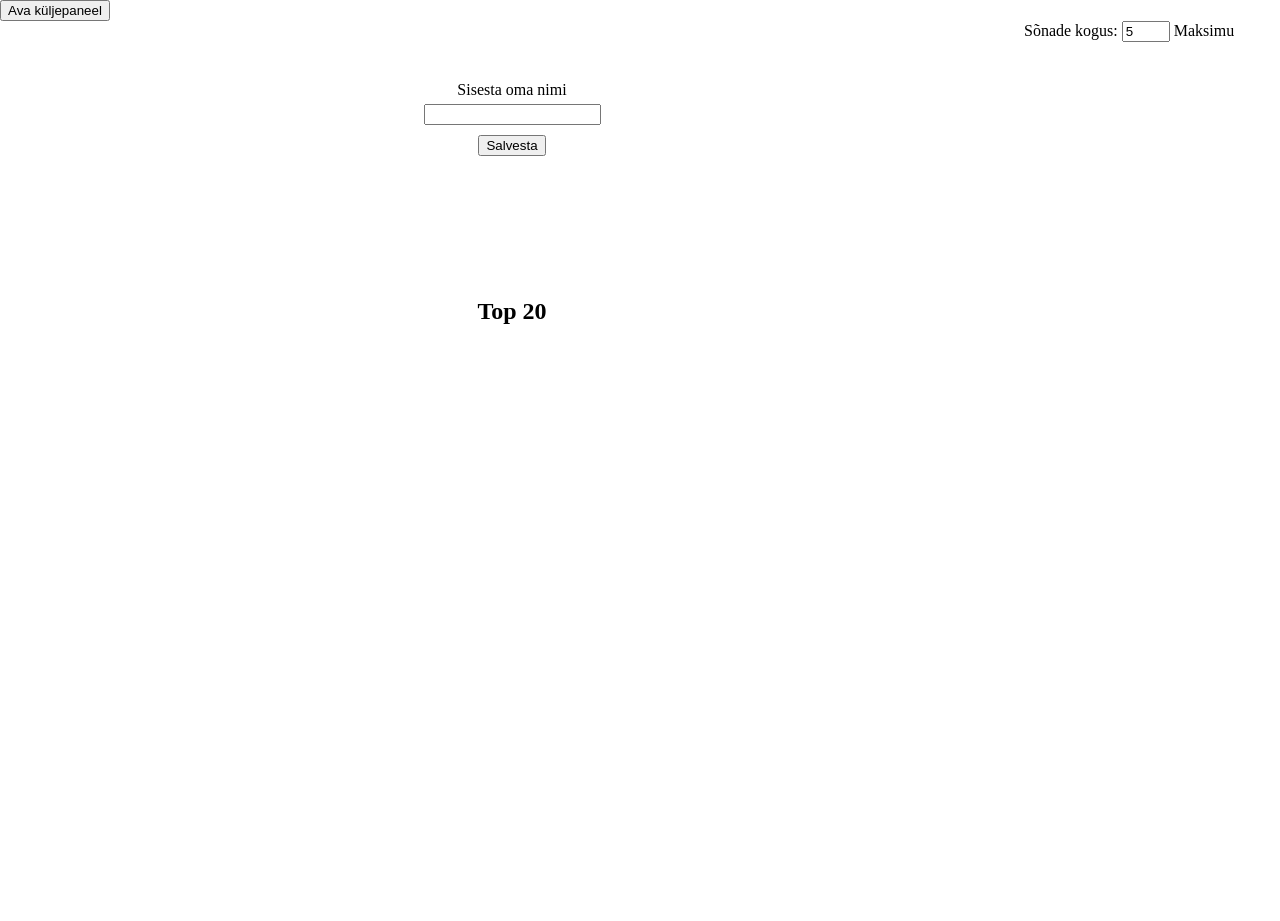
==== kodutoo2/typer/index.html @ 3a8250e9 "Refactor Typer application layout and add sidebar functionality Co-authored-by: Copilot <copilot@git" ====
<!DOCTYPE html>
<html lang="en">

<head>
    <meta charset="UTF-8">
    <meta name="viewport" content="width=device-width, initial-scale=1.0">
    <title>Typer</title>
    <link rel="stylesheet" href="style.css">
    <script src="typer.js" defer></script>

</head>

<body>
    <button id="toggleSide">Ava küljepaneel</button>
    <div id="pageLayout">
        <div id="gameContainer">
            <div id="name" class="container">
                <label for="name">Sisesta oma nimi</label>
                <input type="text" id="username">
                <input type="button" value="Salvesta" id="submitName">
            </div>

            <div id="counter" class="container">
                <div id="time">3</div>
            </div>

            <div id="info" class="container">
                <div id="wordCount">1/5</div>
            </div>

            <div id="wordContainer" class="container">
                <div id="word"></div>
                <div id="score"></div>
            </div>

            <div id="resultsContainer" class="container">
                <h2>Top 20</h2>
                <div id="results"></div>
            </div>
        </div>
        <div id="sideContainer">
            <div id="infoContainer">
                <label for="wordAmount">Sõnade kogus:</label>
                <input type="number" id="wordAmount" value="5" min="1" max="20">
                <label for="">Maksimu</label>
            </div>
        </div>
    </div>

</body>

</html>
---- kodutoo2/typer/style.css ----
body {
    margin: 0;
    padding: 0;
}

.container {
    display: flex;
    justify-content: center;
    align-items: center;
    min-height: 200px;
    flex-direction: column;
}

.container > div {
    padding: 10px;

}

.container > input {
    margin: 5px;
}

#info, #wordContainer, #counter {
    display: none;
}

#word, #time {
    font-size: 36px;
    font-weight: 700;
}

#info {
    min-height: 30px;
    align-items: start;
}

#pageLayout {
    display: flex;
    width: 100%;
    min-height: 100vh;
}

#gameContainer {
    flex: 0 0 80%;
    width: 80%;
}

#sideContainer {
    flex: 0 0 20%;
    width: 20%;
    transition: width 0.3s ease; flex-basis: 0.3s ease;
    overflow: hidden;
}

#sideContainer.closed {
    flex-basis: 0;
    width: 0;
}
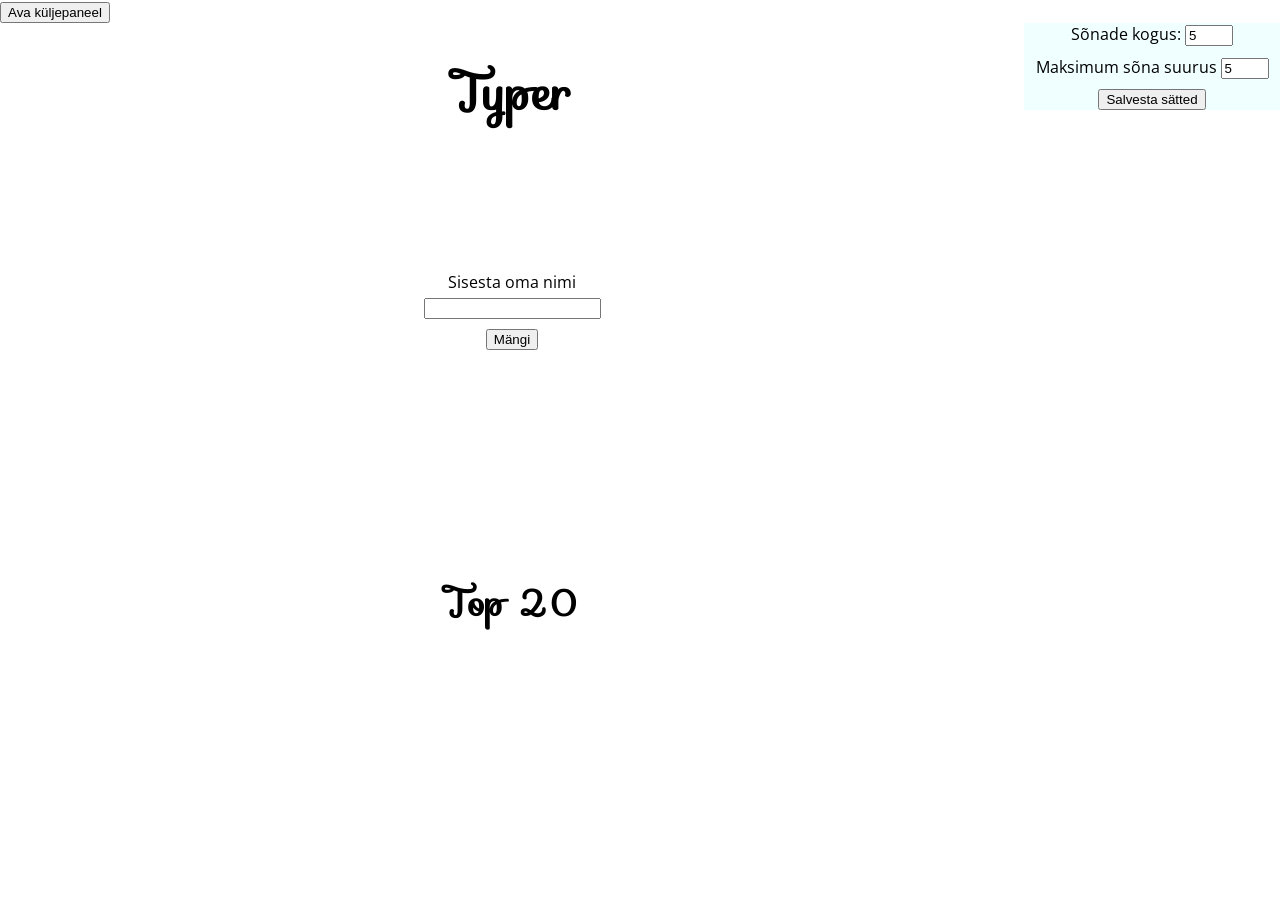
==== commit d3f9f480: "Enhance Typer application: add play again functionality, adjust word count settings, and improve lay" ====
--- a/kodutoo2/typer/index.html
+++ b/kodutoo2/typer/index.html
@@ -6,6 +6,11 @@
     <meta name="viewport" content="width=device-width, initial-scale=1.0">
     <title>Typer</title>
     <link rel="stylesheet" href="style.css">
+    <link rel="stylesheet" href="https://fonts.googleapis.com/css?family=Sofia&effect=fire">
+    <link rel="preconnect" href="https://fonts.googleapis.com">
+    <link rel="preconnect" href="https://fonts.gstatic.com" crossorigin>
+    <link href="https://fonts.googleapis.com/css2?family=Open+Sans:ital,wght@0,300..800;1,300..800&display=swap"
+        rel="stylesheet">
     <script src="typer.js" defer></script>
 
 </head>
@@ -14,10 +19,11 @@
     <button id="toggleSide">Ava küljepaneel</button>
     <div id="pageLayout">
         <div id="gameContainer">
+            <h1>Typer</h1>
             <div id="name" class="container">
                 <label for="name">Sisesta oma nimi</label>
                 <input type="text" id="username">
-                <input type="button" value="Salvesta" id="submitName">
+                <input type="button" value="Mängi" id="submitName">
             </div>
 
             <div id="counter" class="container">
@@ -31,18 +37,28 @@
             <div id="wordContainer" class="container">
                 <div id="word"></div>
                 <div id="score"></div>
+                <div id="playAgain">
+                    <button id="playAgainBtn">Mängi uuesti</button>
+                </div>
             </div>
 
             <div id="resultsContainer" class="container">
-                <h2>Top 20</h2>
+                <h2 class="font-effect-fire">Top 20</h2>
                 <div id="results"></div>
             </div>
         </div>
         <div id="sideContainer">
             <div id="infoContainer">
-                <label for="wordAmount">Sõnade kogus:</label>
-                <input type="number" id="wordAmount" value="5" min="1" max="20">
-                <label for="">Maksimu</label>
+                <div>
+                    <label for="wordAmount">Sõnade kogus:</label>
+                    <input type="number" id="wordAmount" value="5" min="1" max="20">
+                </div>
+                <div>
+                    <label for="wordLength">Maksimum sõna suurus</label>
+                    <input type="number" id="wordLength" value="5" min="1" max="20">
+                </div>
+
+                <button id="saveSettings">Salvesta sätted</button>
             </div>
         </div>
     </div>
--- a/kodutoo2/typer/style.css
+++ b/kodutoo2/typer/style.css
@@ -1,13 +1,14 @@
 body {
     margin: 0;
     padding: 0;
+    font-family: "Open Sans", sans-serif;
 }
 
 .container {
     display: flex;
     justify-content: center;
     align-items: center;
-    min-height: 200px;
+    min-height: 300px;
     flex-direction: column;
 }
 
@@ -56,3 +57,27 @@
     flex-basis: 0;
     width: 0;
 }
+
+#infoContainer {
+    background-color: azure;
+    display: flex;
+    flex-direction: column;
+    align-items: center;
+    gap: 10px;
+}
+
+#resultsContainer h2 {
+    font-family: "Sofia", sans-serif;
+    font-size: 36px;
+}
+
+#gameContainer > h1 {
+    font-family: "Sofia", sans-serif;
+    font-size: 48px;
+    text-align: center;
+}
+
+#info {
+    align-items: center;
+    justify-content: center;
+}
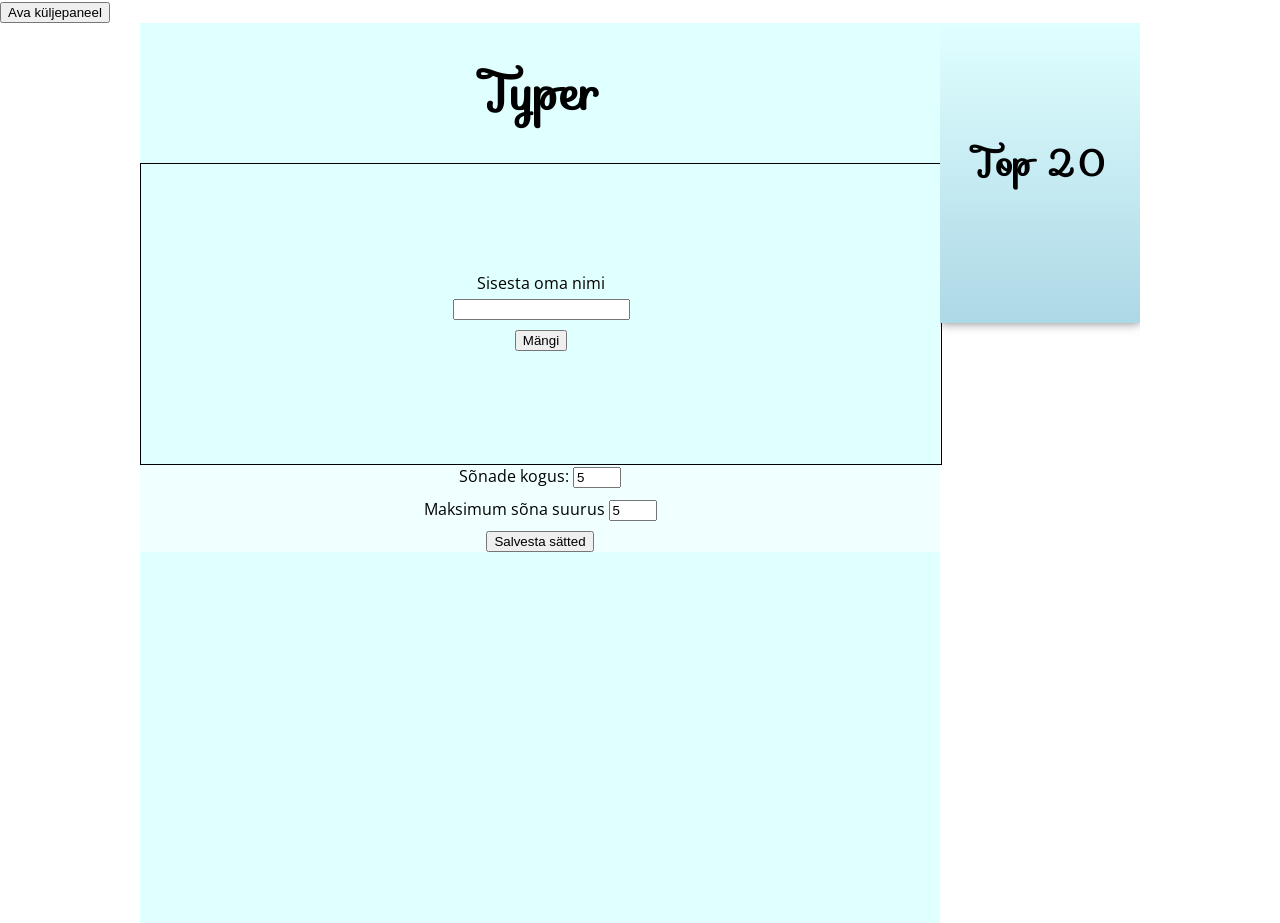
==== commit fc7b40da: "Refactor Typer application layout: update HTML structure, enhance CSS styles, and improve game funct" ====
--- a/kodutoo2/typer/index.html
+++ b/kodutoo2/typer/index.html
@@ -18,47 +18,50 @@
 <body>
     <button id="toggleSide">Ava küljepaneel</button>
     <div id="pageLayout">
-        <div id="gameContainer">
-            <h1>Typer</h1>
-            <div id="name" class="container">
-                <label for="name">Sisesta oma nimi</label>
-                <input type="text" id="username">
-                <input type="button" value="Mängi" id="submitName">
-            </div>
-
-            <div id="counter" class="container">
-                <div id="time">3</div>
-            </div>
-
-            <div id="info" class="container">
-                <div id="wordCount">1/5</div>
-            </div>
-
-            <div id="wordContainer" class="container">
-                <div id="word"></div>
-                <div id="score"></div>
-                <div id="playAgain">
-                    <button id="playAgainBtn">Mängi uuesti</button>
-                </div>
-            </div>
-
-            <div id="resultsContainer" class="container">
-                <h2 class="font-effect-fire">Top 20</h2>
-                <div id="results"></div>
-            </div>
-        </div>
-        <div id="sideContainer">
-            <div id="infoContainer">
-                <div>
-                    <label for="wordAmount">Sõnade kogus:</label>
-                    <input type="number" id="wordAmount" value="5" min="1" max="20">
-                </div>
-                <div>
-                    <label for="wordLength">Maksimum sõna suurus</label>
-                    <input type="number" id="wordLength" value="5" min="1" max="20">
+        <div id="containerLayout">
+            <div id="gameContainer">
+                <h1>Typer</h1>
+                <div id="name" class="container">
+                    <label for="name">Sisesta oma nimi</label>
+                    <input type="text" id="username">
+                    <input type="button" value="Mängi" id="submitName">
                 </div>
 
-                <button id="saveSettings">Salvesta sätted</button>
+                <div id="counter" class="container">
+                    <div id="time">3</div>
+                </div>
+
+                <div id="info" class="container">
+                    <div id="wordCount">1/5</div>
+                </div>
+
+                <div id="wordContainer" class="container">
+                    <div id="word"></div>
+                    <div id="score"></div>
+                    <div id="playAgain">
+                        <button id="playAgainBtn">Mängi uuesti</button>
+                    </div>
+                </div>
+
+                <div id="infoContainer">
+                    <div>
+                        <label for="wordAmount">Sõnade kogus:</label>
+                        <input type="number" id="wordAmount" value="5" min="1" max="20">
+                    </div>
+                    <div>
+                        <label for="wordLength">Maksimum sõna suurus</label>
+                        <input type="number" id="wordLength" value="5" min="1" max="20">
+                    </div>
+
+                    <button id="saveSettings">Salvesta sätted</button>
+                </div>
+
+            </div>
+            <div id="sideContainer">
+                <div id="resultsContainer" class="container">
+                    <h2 class="font-effect-fire">Top 20</h2>
+                    <div id="results"></div>
+                </div>
             </div>
         </div>
     </div>
--- a/kodutoo2/typer/style.css
+++ b/kodutoo2/typer/style.css
@@ -10,6 +10,7 @@
     align-items: center;
     min-height: 300px;
     flex-direction: column;
+    width: 100%;
 }
 
 .container > div {
@@ -37,19 +38,30 @@
 
 #pageLayout {
     display: flex;
+    justify-content: center;
+    align-items: center;
+}
+
+#containerLayout {
+    display: flex;
     width: 100%;
+    max-width: 1000px;
     min-height: 100vh;
 }
 
 #gameContainer {
     flex: 0 0 80%;
     width: 80%;
+    background-color: lightcyan;
+}
+
+#name, #counter, #wordContainer {
+    border: 1px solid black;
 }
 
 #sideContainer {
     flex: 0 0 20%;
     width: 20%;
-    transition: width 0.3s ease; flex-basis: 0.3s ease;
     overflow: hidden;
 }
 
@@ -71,6 +83,12 @@
     font-size: 36px;
 }
 
+#resultsContainer {
+    background: linear-gradient(to bottom, lightcyan, lightblue);
+    -webkit-box-shadow: 0px 0px 10px 0px rgba(0, 0, 0, 0.5);
+    box-shadow: 0px 0px 10px 0px rgba(0, 0, 0, 0.5);
+}
+
 #gameContainer > h1 {
     font-family: "Sofia", sans-serif;
     font-size: 48px;
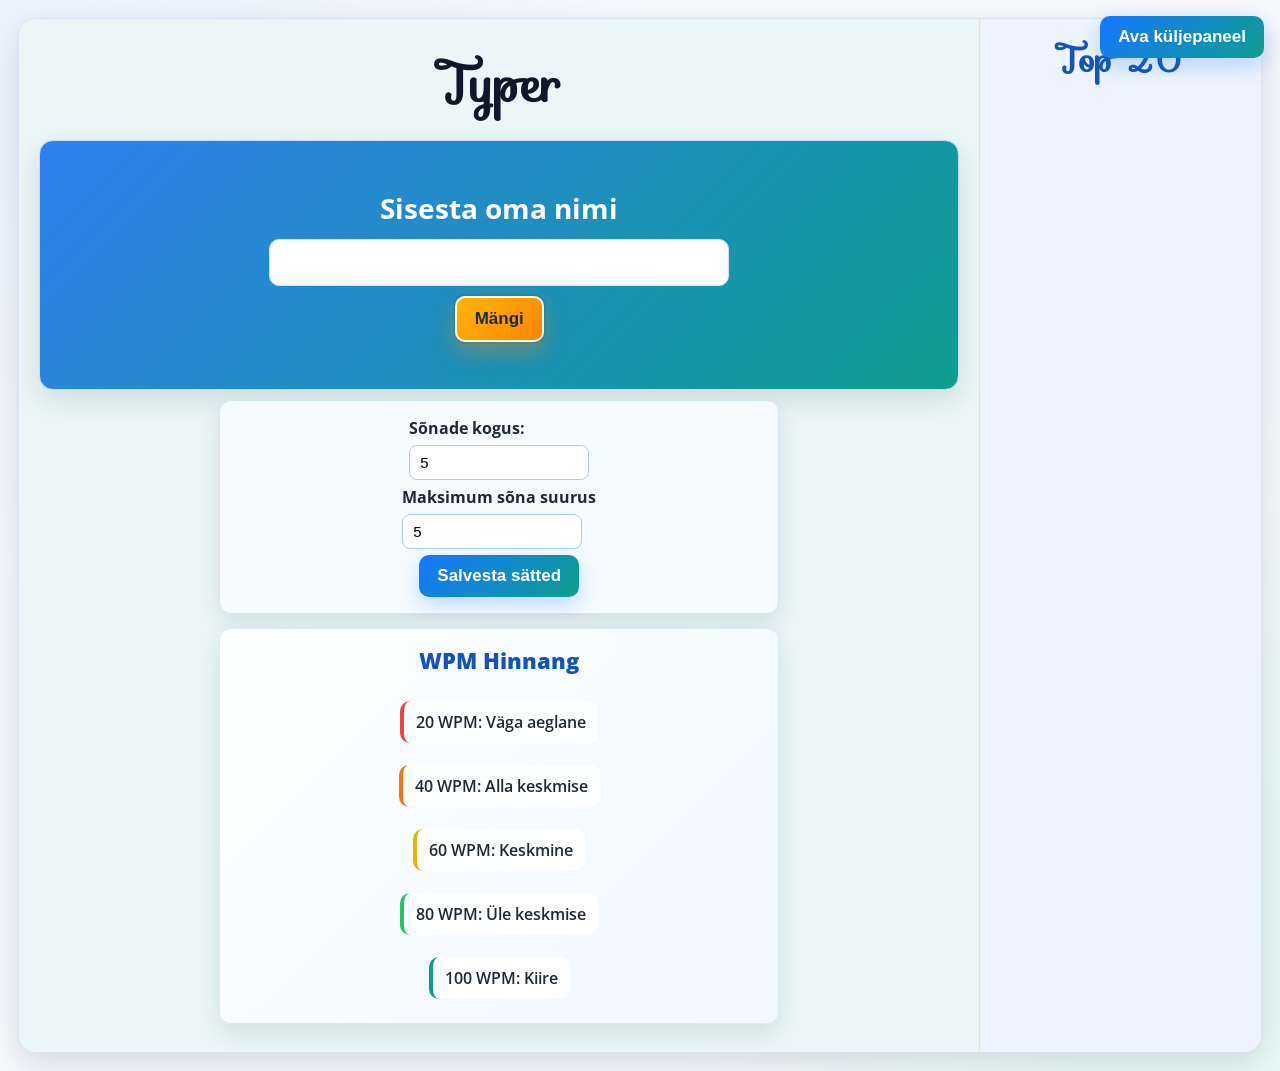
==== commit 02b2b8bb: "Add audio feedback to Typer application: implement countdown, start, and game over sounds Co-authore" ====
--- a/kodutoo2/typer/index.html
+++ b/kodutoo2/typer/index.html
@@ -44,16 +44,27 @@
                 </div>
 
                 <div id="infoContainer">
-                    <div>
-                        <label for="wordAmount">Sõnade kogus:</label>
-                        <input type="number" id="wordAmount" value="5" min="1" max="20">
-                    </div>
-                    <div>
-                        <label for="wordLength">Maksimum sõna suurus</label>
-                        <input type="number" id="wordLength" value="5" min="1" max="20">
+                    <div class="infoBox" id="settingsBox">
+                        <div>
+                            <label for="wordAmount">Sõnade kogus:</label>
+                            <input type="number" id="wordAmount" value="5" min="1" max="20">
+                        </div>
+                        <div>
+                            <label for="wordLength">Maksimum sõna suurus</label>
+                            <input type="number" id="wordLength" value="5" min="1" max="20">
+                        </div>
+
+                        <button id="saveSettings">Salvesta sätted</button>
                     </div>
 
-                    <button id="saveSettings">Salvesta sätted</button>
+                    <div class="infoBox" id="wpmInfo">
+                        <h3>WPM Hinnang</h3>
+                        <p>20 WPM: Väga aeglane</p>
+                        <p>40 WPM: Alla keskmise</p>
+                        <p>60 WPM: Keskmine</p>
+                        <p>80 WPM: Üle keskmise</p>
+                        <p>100 WPM: Kiire</p>
+                    </div>
                 </div>
 
             </div>
--- a/kodutoo2/typer/style.css
+++ b/kodutoo2/typer/style.css
@@ -1,101 +1,414 @@
+:root {
+    --bg: #f5f7fb;
+    --panel: #ffffff;
+    --game: #eaf7f6;
+    --sidebar: #edf3ff;
+    --accent: #1677ff;
+    --accent-2: #0f9d8f;
+    --text: #1f2937;
+    --muted: #64748b;
+    --line: #dbe3ee;
+    --shadow: 0 10px 28px rgba(15, 23, 42, 0.12);
+    --radius: 14px;
+}
+
+* {
+    box-sizing: border-box;
+}
+
 body {
     margin: 0;
-    padding: 0;
     font-family: "Open Sans", sans-serif;
+    color: var(--text);
+    background:
+        radial-gradient(circle at 10% 10%, #e7f2ff 0, transparent 35%),
+        radial-gradient(circle at 90% 85%, #dff8f2 0, transparent 35%),
+        var(--bg);
+}
+
+#info,
+#wordContainer,
+#counter {
+    display: none;
+}
+
+#pageLayout {
+    display: flex;
+    justify-content: center;
+    padding: 18px;
+}
+
+#containerLayout {
+    display: flex;
+    width: 100%;
+    max-width: 1280px;
+    min-height: calc(100vh - 36px);
+    border: 1px solid var(--line);
+    border-radius: 18px;
+    overflow: hidden;
+    background: var(--panel);
+    box-shadow: var(--shadow);
+}
+
+#gameContainer {
+    flex: 1 1 auto;
+    min-width: 0;
+    background: var(--game);
+    padding: 20px 20px 28px;
+}
+
+#sideContainer {
+    flex: 0 0 clamp(240px, 22vw, 320px);
+    min-width: 0;
+    background: var(--sidebar);
+    border-left: 1px solid var(--line);
+    transition: flex-basis 0.28s ease, width 0.28s ease, opacity 0.2s ease;
+    overflow: hidden;
+}
+
+#sideContainer.closed {
+    flex: 0 0 0;
+    width: 0;
+    opacity: 0;
+    border-left: 0;
+}
+
+#gameContainer>h1 {
+    margin: 6px 0 16px;
+    text-align: center;
+    font-family: "Sofia", sans-serif;
+    font-size: 50px;
+    color: #0f172a;
+    text-shadow: 0 1px 0 rgba(255, 255, 255, 0.7);
 }
 
 .container {
-    display: flex;
-    justify-content: center;
-    align-items: center;
-    min-height: 300px;
-    flex-direction: column;
     width: 100%;
-}
-
-.container > div {
-    padding: 10px;
-
-}
-
-.container > input {
-    margin: 5px;
-}
-
-#info, #wordContainer, #counter {
-    display: none;
-}
-
-#word, #time {
-    font-size: 36px;
-    font-weight: 700;
-}
-
-#info {
-    min-height: 30px;
-    align-items: start;
-}
-
-#pageLayout {
-    display: flex;
-    justify-content: center;
-    align-items: center;
-}
-
-#containerLayout {
-    display: flex;
-    width: 100%;
-    max-width: 1000px;
-    min-height: 100vh;
-}
-
-#gameContainer {
-    flex: 0 0 80%;
-    width: 80%;
-    background-color: lightcyan;
-}
-
-#name, #counter, #wordContainer {
-    border: 1px solid black;
-}
-
-#sideContainer {
-    flex: 0 0 20%;
-    width: 20%;
-    overflow: hidden;
-}
-
-#sideContainer.closed {
-    flex-basis: 0;
-    width: 0;
-}
-
-#infoContainer {
-    background-color: azure;
-    display: flex;
-    flex-direction: column;
-    align-items: center;
-    gap: 10px;
-}
-
-#resultsContainer h2 {
-    font-family: "Sofia", sans-serif;
-    font-size: 36px;
-}
-
-#resultsContainer {
-    background: linear-gradient(to bottom, lightcyan, lightblue);
-    -webkit-box-shadow: 0px 0px 10px 0px rgba(0, 0, 0, 0.5);
-    box-shadow: 0px 0px 10px 0px rgba(0, 0, 0, 0.5);
-}
-
-#gameContainer > h1 {
-    font-family: "Sofia", sans-serif;
-    font-size: 48px;
-    text-align: center;
-}
-
-#info {
+    min-height: 250px;
+    display: flex;
+    flex-direction: column;
     align-items: center;
     justify-content: center;
+}
+
+#name {
+    border: 1px solid #c9d8ff;
+    border-radius: var(--radius);
+    background: linear-gradient(135deg, #2f80ed 0%, #0f9d8f 100%);
+    color: white;
+    padding: 28px 18px;
+    box-shadow: var(--shadow);
+}
+
+#name label {
+    font-size: 28px;
+    font-weight: 700;
+    margin-bottom: 12px;
+    text-align: center;
+}
+
+#name input[type="text"] {
+    width: min(460px, 90%);
+    padding: 12px 14px;
+    border-radius: 10px;
+    border: 1px solid #d3def7;
+    font-size: 18px;
+}
+
+#name input[type="text"]:focus {
+    outline: 3px solid rgba(255, 255, 255, 0.35);
+    border-color: #b8ceff;
+}
+
+button,
+input[type="button"] {
+    border: 0;
+    border-radius: 10px;
+    padding: 11px 18px;
+    font-size: 17px;
+    font-weight: 700;
+    color: white;
+    background: linear-gradient(135deg, #1677ff 0%, #0f9d8f 100%);
+    cursor: pointer;
+    box-shadow: 0 8px 20px rgba(22, 119, 255, 0.25);
+    transition: transform 0.16s ease, box-shadow 0.16s ease, filter 0.16s ease;
+}
+
+button:hover,
+input[type="button"]:hover {
+    transform: translateY(-1px);
+    filter: brightness(1.04);
+}
+
+button:active,
+input[type="button"]:active {
+    transform: translateY(0);
+}
+
+#counter {
+    border-radius: var(--radius);
+    background: linear-gradient(130deg, #0f9d8f 0%, #18b0a0 55%, #2f80ed 100%);
+    color: white;
+    border: 1px solid #91dfd5;
+}
+
+#time {
+    font-size: 74px;
+    font-weight: 800;
+    letter-spacing: 1px;
+}
+
+#info {
+    min-height: 48px;
+    border-radius: 10px;
+    padding: 12px 18px;
+    background: #f8fbff;
+    border: 1px solid #d9e6ff;
+    display: none;
+    align-items: center;
+    justify-content: center;
+}
+
+#wordCount {
+    font-size: 19px;
+    color: #0f4fb8;
+    font-weight: 700;
+}
+
+#wordContainer {
+    border: 1px solid #ffe2c7;
+    border-radius: var(--radius);
+    background: linear-gradient(145deg, #fff7e8 0%, #ffeeda 100%);
+    min-height: 210px;
+    padding: 26px 18px;
+}
+
+#word {
+    font-size: clamp(34px, 4vw, 54px);
+    font-weight: 800;
+    letter-spacing: 2px;
+    margin-bottom: 16px;
+    color: #111827;
+}
+
+#playAgain {
+    margin-top: 18px;
+}
+
+#infoContainer {
+    width: min(560px, 95%);
+    margin: 10px auto 0;
+    display: flex;
+    flex-direction: column;
+    gap: 14px;
+}
+
+.infoBox {
+    display: flex;
+    flex-direction: column;
+    align-items: center;
+    gap: 14px;
+    padding: 16px;
+    border-radius: 12px;
+    background: #f6fbff;
+    border: 1px solid #d4e5ff;
+    box-shadow: 0 10px 24px rgba(15, 23, 42, 0.10);
+}
+
+#infoContainer div {
+    display: flex;
+    flex-direction: column;
+    gap: 6px;
+}
+
+#infoContainer label {
+    font-weight: 700;
+}
+
+#infoContainer input {
+    border: 1px solid #abc9ff;
+    border-radius: 8px;
+    padding: 8px 10px;
+    width: 180px;
+    font-size: 15px;
+}
+
+#infoContainer input:focus {
+    outline: 2px solid rgba(22, 119, 255, 0.25);
+}
+
+#settingsBox div {
+    display: flex;
+    flex-direction: column;
+    gap: 6px;
+}
+
+#settingsBox label {
+    font-weight: 700;
+}
+
+#settingsBox input {
+    border: 1px solid #abc9ff;
+    border-radius: 8px;
+    padding: 8px 10px;
+    width: 180px;
+    font-size: 15px;
+}
+
+#settingsBox input:focus {
+    outline: 2px solid rgba(22, 119, 255, 0.25);
+}
+
+#resultsContainer {
+    height: 100%;
+    min-height: 0;
+    padding: 12px 10px;
+    display: flex;
+    flex-direction: column;
+    overflow: hidden;
+}
+
+#resultsContainer h2 {
+    margin: 2px 0 10px;
+    font-family: "Sofia", sans-serif;
+    font-size: 34px;
+    color: #1453b8;
+    text-align: center;
+    flex: 0 0 auto;
+}
+
+#results {
+    width: 100%;
+    min-width: 0;
+    display: flex;
+    flex-direction: column;
+    gap: 4px;
+    overflow-y: auto;
+    padding-right: 2px;
+    flex: 1 1 auto;
+    min-height: 0;
+    overflow-x: hidden;
+}
+
+.resultsHeader,
+.resultRow {
+    width: 100%;
+    min-width: 0;
+    display: grid;
+    grid-template-columns: 32px minmax(0, 1fr) 62px 54px;
+    gap: 4px;
+    align-items: center;
+    border-radius: 8px;
+    padding: 6px 6px;
+}
+
+.resultsHeader {
+    position: sticky;
+    top: 0;
+    z-index: 2;
+    background: #1f6fd8;
+    color: white;
+    font-weight: 700;
+    font-size: 14px;
+}
+
+.resultRow {
+    background: #f8fbff;
+    border-left: 3px solid #1f6fd8;
+    font-size: 18px;
+    line-height: 1.2;
+}
+
+.resultName {
+    overflow: hidden;
+    text-overflow: ellipsis;
+    white-space: nowrap;
+}
+
+.resultRank,
+.resultTime,
+.resultWPM {
+    text-align: right;
+}
+
+#toggleSide {
+    position: fixed;
+    top: 16px;
+    right: 16px;
+    z-index: 20;
+}
+
+#submitName {
+    background: linear-gradient(135deg, #ffb703 0%, #fb8500 100%);
+    color: #1f2937;
+    font-weight: 800;
+    border: 2px solid rgba(255, 255, 255, 0.9);
+    box-shadow:
+        0 10px 22px rgba(251, 133, 0, 0.35),
+        0 0 0 2px rgba(0, 0, 0, 0.08);
+    margin-top: 10px;
+}
+
+#submitName:hover {
+    filter: brightness(1.06);
+    transform: translateY(-1px) scale(1.01);
+}
+
+#submitName:focus-visible {
+    outline: 3px solid #ffffff;
+    outline-offset: 2px;
+}
+
+#wpmInfo {
+    width: 100%;
+    margin-top: 0;
+    background: linear-gradient(135deg, rgba(255,255,255,0.95), rgba(240,248,255,0.98));
+    border: 1px solid #dbeafe;
+    box-shadow: 0 10px 24px rgba(15, 23, 42, 0.10);
+}
+
+#wpmInfo h3 {
+    margin: 0 0 12px;
+    text-align: center;
+    font-size: 22px;
+    font-weight: 800;
+    color: #1453b8;
+}
+
+#wpmInfo p {
+    margin: 8px 0;
+    padding: 10px 12px;
+    border-radius: 10px;
+    background: rgba(255, 255, 255, 0.9);
+    border-left: 4px solid #1677ff;
+    color: #1f2937;
+    font-weight: 600;
+}
+
+#wpmInfo p:nth-of-type(1) { border-left-color: #ef4444; }
+#wpmInfo p:nth-of-type(2) { border-left-color: #f97316; }
+#wpmInfo p:nth-of-type(3) { border-left-color: #eab308; }
+#wpmInfo p:nth-of-type(4) { border-left-color: #22c55e; }
+#wpmInfo p:nth-of-type(5) { border-left-color: #0f9d8f; }
+
+@media (max-width: 980px) {
+    #containerLayout {
+        flex-direction: column;
+    }
+
+    #sideContainer {
+        flex: 0 0 auto;
+        width: 100%;
+        border-left: 0;
+        border-top: 1px solid var(--line);
+    }
+
+    #sideContainer.closed {
+        height: 0;
+        width: 100%;
+    }
+
+    #resultsContainer {
+        max-height: 360px;
+    }
 }
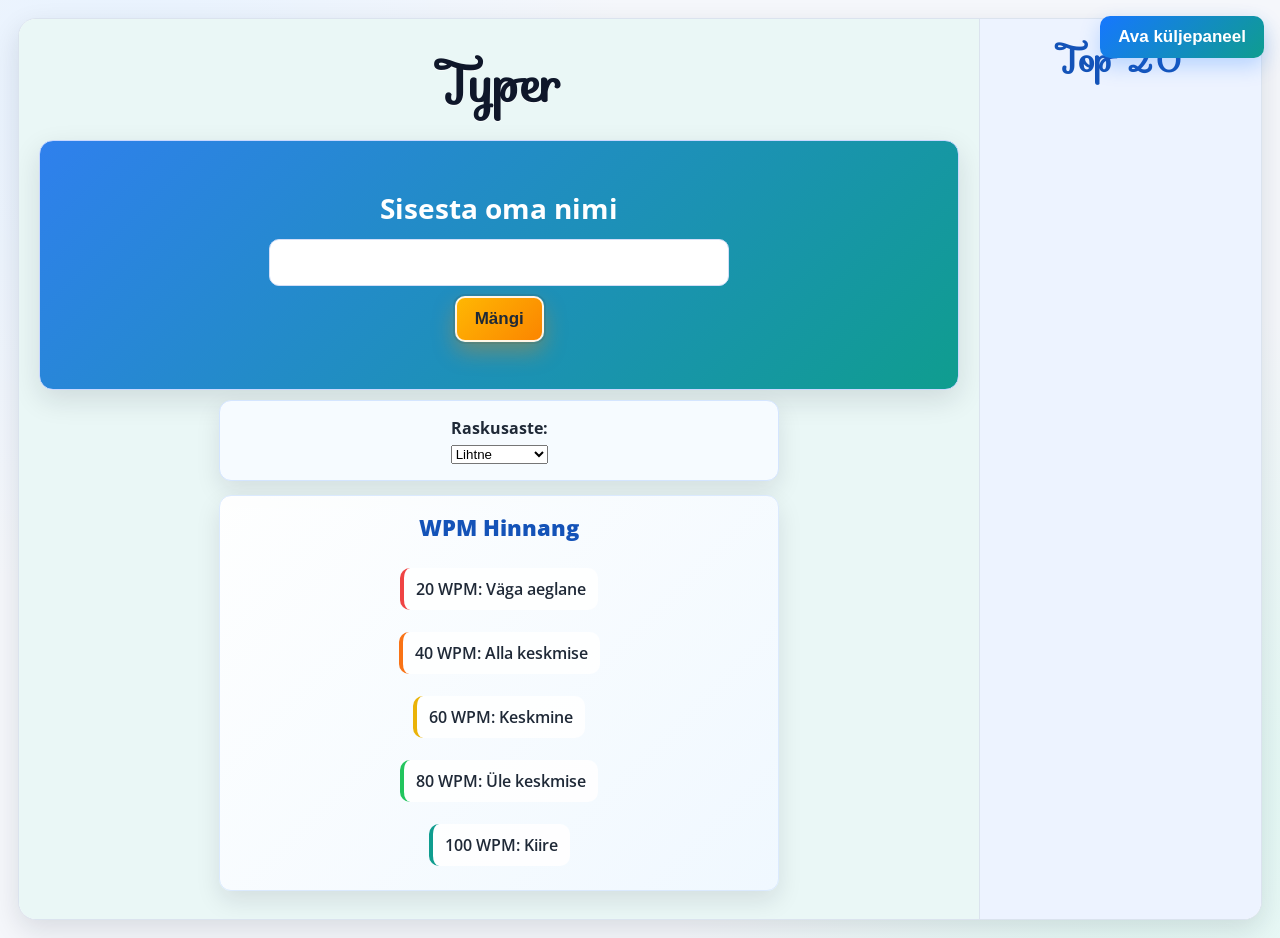
==== commit 3a150d24: "Enhance Typer application: add difficulty selection, update results handling, and adjust game settin" ====
--- a/kodutoo2/typer/index.html
+++ b/kodutoo2/typer/index.html
@@ -46,15 +46,14 @@
                 <div id="infoContainer">
                     <div class="infoBox" id="settingsBox">
                         <div>
-                            <label for="wordAmount">Sõnade kogus:</label>
-                            <input type="number" id="wordAmount" value="5" min="1" max="20">
-                        </div>
-                        <div>
-                            <label for="wordLength">Maksimum sõna suurus</label>
-                            <input type="number" id="wordLength" value="5" min="1" max="20">
+                            <label for="difficulty">Raskusaste:</label>
+                            <select id="difficulty">
+                                <option value="Lihtne">Lihtne</option>
+                                <option value="Keskmine">Keskmine</option>
+                                <option value="Raske">Raske</option>
+                            </select>
                         </div>
 
-                        <button id="saveSettings">Salvesta sätted</button>
                     </div>
 
                     <div class="infoBox" id="wpmInfo">
--- a/kodutoo2/typer/style.css
+++ b/kodutoo2/typer/style.css
@@ -295,7 +295,7 @@
     width: 100%;
     min-width: 0;
     display: grid;
-    grid-template-columns: 32px minmax(0, 1fr) 62px 54px;
+    grid-template-columns: 32px minmax(0, 1fr) 62px 54px 74px;
     gap: 4px;
     align-items: center;
     border-radius: 8px;
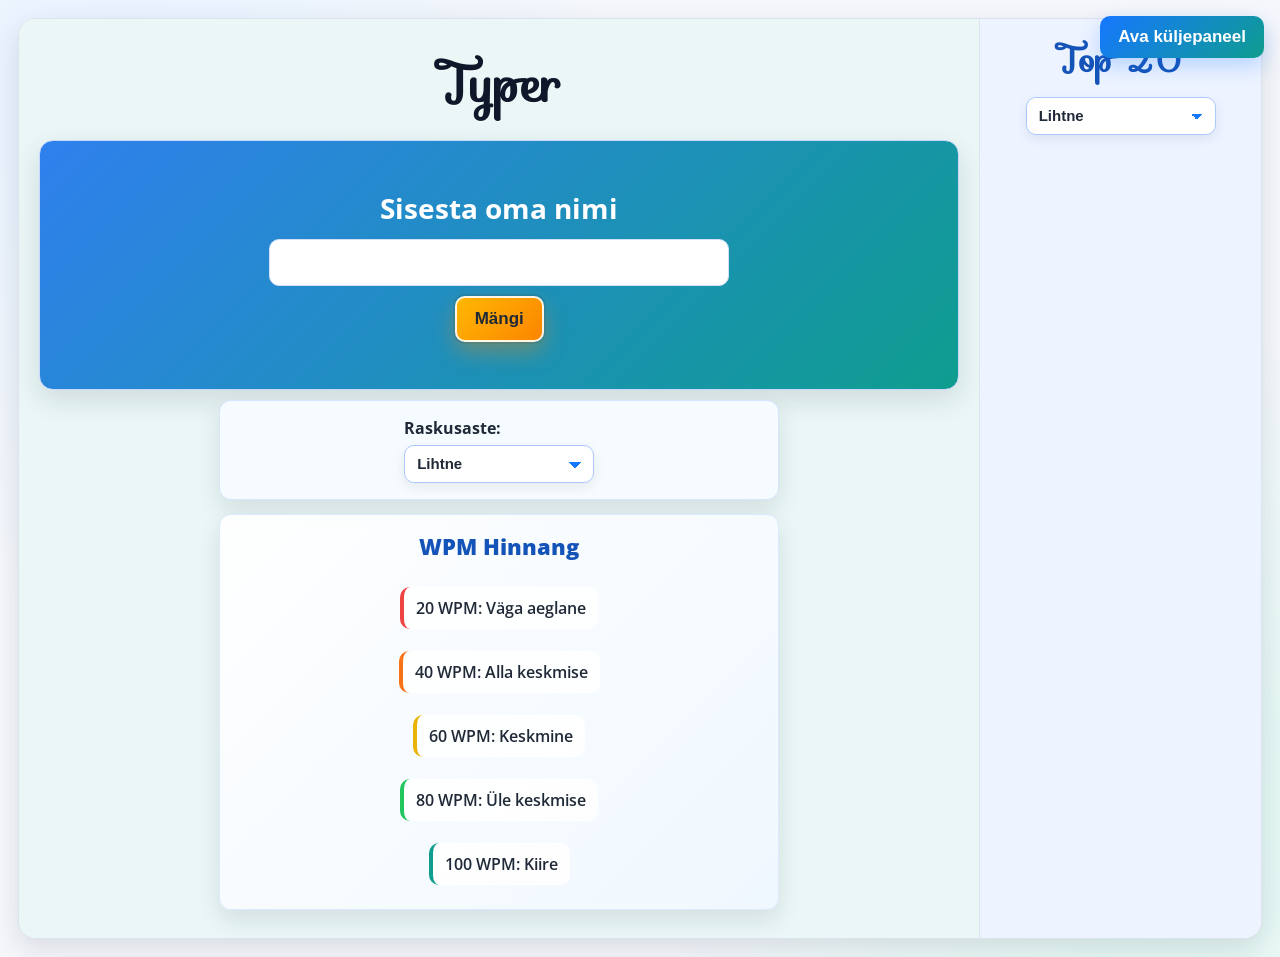
==== commit d37622d0: "Enhance Typer application: add difficulty filter for results, update results loading based on select" ====
--- a/kodutoo2/typer/index.html
+++ b/kodutoo2/typer/index.html
@@ -70,6 +70,11 @@
             <div id="sideContainer">
                 <div id="resultsContainer" class="container">
                     <h2 class="font-effect-fire">Top 20</h2>
+                    <select id="resultDifficulty">
+                        <option value="Lihtne">Lihtne</option>
+                        <option value="Keskmine">Keskmine</option>
+                        <option value="Raske">Raske</option>
+                    </select>
                     <div id="results"></div>
                 </div>
             </div>
--- a/kodutoo2/typer/style.css
+++ b/kodutoo2/typer/style.css
@@ -295,7 +295,7 @@
     width: 100%;
     min-width: 0;
     display: grid;
-    grid-template-columns: 32px minmax(0, 1fr) 62px 54px 74px;
+    grid-template-columns: 32px minmax(0, 1fr) 62px 54px;
     gap: 4px;
     align-items: center;
     border-radius: 8px;
@@ -391,6 +391,52 @@
 #wpmInfo p:nth-of-type(4) { border-left-color: #22c55e; }
 #wpmInfo p:nth-of-type(5) { border-left-color: #0f9d8f; }
 
+#difficulty,
+#resultDifficulty {
+    width: 190px;
+    padding: 9px 36px 9px 12px;
+    border: 1px solid #abc9ff;
+    border-radius: 10px;
+    background-color: #ffffff;
+    color: #1f2937;
+    font-size: 15px;
+    font-weight: 700;
+    line-height: 1.2;
+    cursor: pointer;
+    box-shadow: 0 4px 12px rgba(15, 23, 42, 0.08);
+    appearance: none;
+    -webkit-appearance: none;
+    -moz-appearance: none;
+    background-image:
+        linear-gradient(45deg, transparent 50%, #1677ff 50%),
+        linear-gradient(135deg, #1677ff 50%, transparent 50%);
+    background-position:
+        calc(100% - 18px) 52%,
+        calc(100% - 12px) 52%;
+    background-size: 6px 6px, 6px 6px;
+    background-repeat: no-repeat;
+}
+
+#difficulty:focus,
+#resultDifficulty:focus {
+    outline: none;
+    border-color: #1677ff;
+    box-shadow:
+        0 0 0 3px rgba(22, 119, 255, 0.22),
+        0 6px 16px rgba(15, 23, 42, 0.12);
+}
+
+#resultDifficulty {
+    margin: 0 auto 10px;
+    display: block;
+}
+
+#difficulty option,
+#resultDifficulty option {
+    font-weight: 600;
+    color: #1f2937;
+}
+
 @media (max-width: 980px) {
     #containerLayout {
         flex-direction: column;
